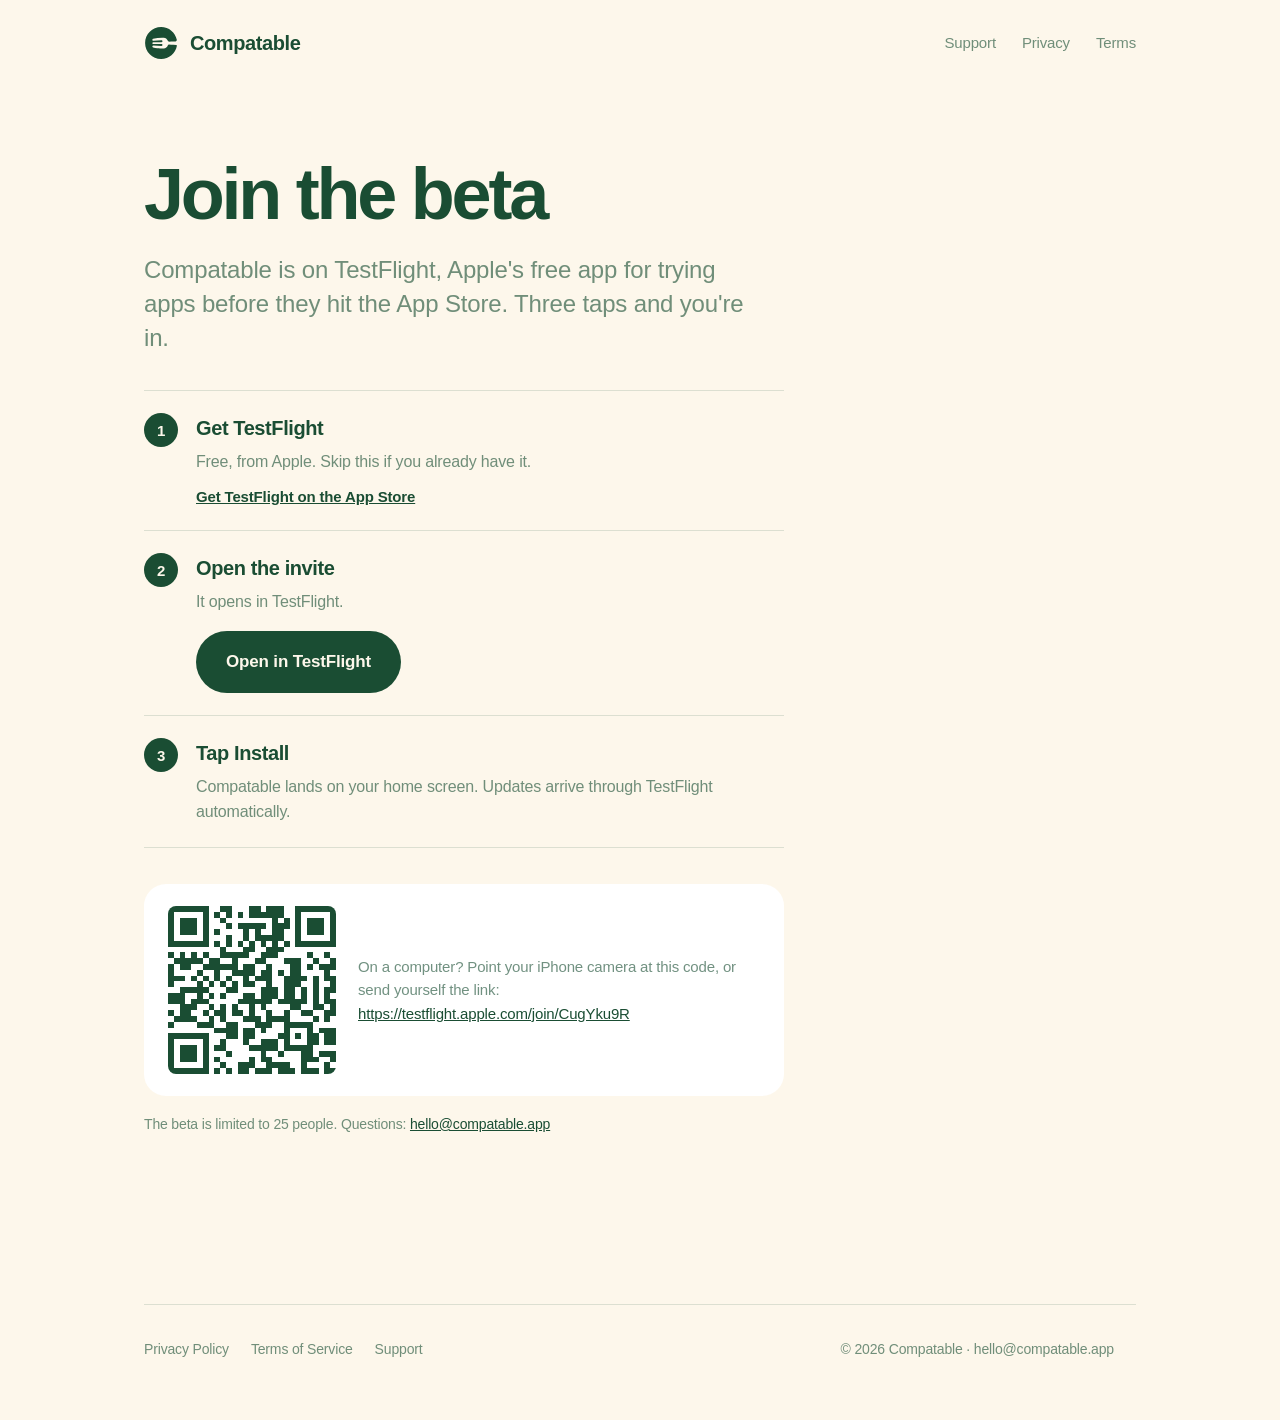
==== beta.html @ 8b637ea8 "compatable.app site: home, beta, support, privacy, terms (2026-09-27)" ====
<!DOCTYPE html>
<html lang="en">
<head>
<meta charset="utf-8">
<meta name="viewport" content="width=device-width, initial-scale=1">
<title>Compatable Beta</title>
<meta name="description" content="Scan a restaurant menu or a package and check every ingredient against your allergies and diet.">
<link rel="stylesheet" href="style.css">
<link rel="icon" href="favicon.svg" type="image/svg+xml">
</head>
<body>
<div class="wrap">
<header class="top">
  <a class="brand" href="/"><svg class="mark" viewBox="-12 -12 418 421" aria-hidden="true"><path fill="currentColor" d="M198.445 0C294.351 0 374.367 68.0342 392.863 158.473C395.002 168.935 386.819 178.306 376.148 178.723L367.674 179.115L331.804 180.427L322.084 180.881L298.651 181.78C290.096 182.108 283.095 176.265 279.748 168.385C271.476 148.898 252.922 135.293 231.57 133.781C224.228 133.257 217.253 133.589 209.894 133.781C172.541 134.769 135.653 139.278 99.2744 147.396C94.1339 148.54 90.9754 152.761 90.335 157.602C89.9314 160.651 90.4405 163.911 92.002 166.401C94.6161 170.596 98.7567 172.273 103.748 171.924L203.429 164.994C209.92 164.54 214.92 170.561 215.069 176.424C215.21 181.938 210.674 188.3 204.306 188.317L101.187 188.579C96.3355 188.597 92.4319 192.153 91.0547 196.182C89.7651 199.965 90.1595 203.487 92.3613 206.834C94.0105 209.351 97.2302 211.867 101.143 211.867L203.902 212.033C210.376 212.042 215.262 218.15 215.078 223.979C214.894 229.807 209.867 235.81 203.367 235.355L103.783 228.461C97.8795 228.059 92.7475 230.769 90.9316 236.309C88.6862 243.151 91.7391 251.303 99.2656 253.024C116.231 256.913 133.109 260.242 150.549 262.095L173.638 264.542L181.884 265.337L208.543 266.639C216.447 267.023 224.096 267.215 231.974 266.612C254.229 264.9 273.239 250.246 280.73 229.519C283.104 222.954 289.134 218.348 296.112 218.545L296.337 218.552H296.328L321.312 219.539L348.69 220.667L385.324 222.108C390.771 222.292 394.911 227.11 393.983 232.48C377.843 325.862 296.439 396.89 198.445 396.89C88.8474 396.89 0.000263564 308.043 0 198.445C0 88.8472 88.8473 6.60518e-05 198.445 0Z"/></svg>Compatable</a>
  <nav><a href="/support.html">Support</a><a href="/privacy.html">Privacy</a><a href="/terms.html">Terms</a></nav>
</header>


<section class="hero beta">
  <h1>Join the beta</h1>
  <p class="lede">Compatable is on TestFlight, Apple's free app for trying apps before they hit the App Store. Three taps and you're in.</p>
  <ol class="steps">
    <li><span class="n">1</span><div><strong>Get TestFlight</strong><span>Free, from Apple. Skip this if you already have it.</span><a class="mini" href="https://apps.apple.com/app/testflight/id899247664">Get TestFlight on the App Store</a></div></li>
    <li><span class="n">2</span><div><strong>Open the invite</strong><span>It opens in TestFlight.</span><a class="cta" href="https://testflight.apple.com/join/CugYku9R">Open in TestFlight</a></div></li>
    <li><span class="n">3</span><div><strong>Tap Install</strong><span>Compatable lands on your home screen. Updates arrive through TestFlight automatically.</span></div></li>
  </ol>
  <div class="qrbox"><img class="qr" src="beta-qr.svg" alt="QR code for the TestFlight invite" width="168" height="168"><p>On a computer? Point your iPhone camera at this code, or send yourself the link:<br><a href="https://testflight.apple.com/join/CugYku9R">https://testflight.apple.com/join/CugYku9R</a></p></div>
  <p class="note">The beta is limited to 25 people. Questions: <a href="mailto:hello@compatable.app">hello@compatable.app</a></p>
</section>
<footer>
  <div><a href="/privacy.html">Privacy Policy</a><a href="/terms.html">Terms of Service</a><a href="/support.html">Support</a></div>
  <div>&copy; 2026 Compatable &middot; <a href="mailto:hello@compatable.app">hello@compatable.app</a></div>
</footer>
</div>
</body>
</html>
---- style.css ----
:root{--cream:#FDF7EB;--ink:#1A4D33;--green:#2E7A54;--amber:#CC8219;--red:#B83329;--soft:rgba(26,77,51,.62);--line:rgba(26,77,51,.14);--card:#fff}
*{box-sizing:border-box}
html{color-scheme:light;scroll-behavior:smooth}
[id]{scroll-margin-top:24px}
body{margin:0;background:var(--cream);color:var(--ink);font-family:"Helvetica Neue",Helvetica,Arial,-apple-system,BlinkMacSystemFont,sans-serif;line-height:1.55;-webkit-font-smoothing:antialiased;letter-spacing:-.01em}
a{color:var(--ink)}
.wrap{max-width:1040px;margin:0 auto;padding:0 24px}
header.top{display:flex;align-items:center;justify-content:space-between;padding:26px 0}
.brand{display:flex;align-items:center;gap:12px;text-decoration:none;font-weight:700;font-size:20px;letter-spacing:-.02em}
.brand .mark{width:34px;height:34px}
nav a{margin-left:26px;text-decoration:none;font-size:15px;color:var(--soft)}
nav a:hover{color:var(--ink)}
.hero{padding:96px 0 72px;text-align:center}
.hero .mark{width:112px;height:112px;margin:0 auto 28px;display:block}
h1{font-size:clamp(44px,7vw,84px);line-height:1.02;letter-spacing:-.045em;margin:0 0 22px;font-weight:700}
.lede{font-size:clamp(18px,2.2vw,24px);color:var(--soft);max-width:600px;margin:0 auto 40px;line-height:1.4}
.cta{display:inline-flex;align-items:center;gap:10px;background:var(--ink);color:var(--cream);text-decoration:none;font-weight:700;font-size:17px;padding:18px 30px;border-radius:999px}
.cta.quiet{background:transparent;color:var(--ink);border:1px solid var(--line)}
.ctas{display:flex;gap:12px;justify-content:center;flex-wrap:wrap}
.note{margin:18px 0 0;font-size:14px;color:var(--soft)}
.grid{display:grid;grid-template-columns:repeat(3,1fr);gap:18px;margin:56px 0 0}
.card{background:var(--card);border-radius:22px;padding:30px 28px 32px;text-align:left}
.card h3{margin:0 0 10px;font-size:22px;letter-spacing:-.03em}
.card p{margin:0;color:var(--soft);font-size:16px}
.card .dot{width:14px;height:14px;border-radius:50%;display:inline-block;margin-right:8px;vertical-align:-1px}
.verdicts{display:flex;gap:14px;flex-wrap:nowrap;white-space:nowrap;margin:16px 0 0;font-size:13px;font-weight:600}
.verdicts span span.dot{width:12px;height:12px;margin-right:6px}
.section{padding:88px 0 0}
.section h2{font-size:clamp(30px,4vw,46px);letter-spacing:-.04em;line-height:1.05;margin:0 0 14px}
.section .lede{margin:0 0 30px;text-align:left;max-width:640px}
.two{display:grid;grid-template-columns:1.1fr 1fr;gap:40px;align-items:center}
.phone{background:#fff;border-radius:34px;padding:22px;box-shadow:0 30px 60px rgba(26,77,51,.10)}
.phone .row{display:flex;align-items:center;justify-content:space-between;padding:14px 4px;border-bottom:1px solid var(--line);font-weight:600;font-size:16px}
.phone .row:last-child{border:0}
.tag{font-size:12px;font-weight:700;padding:5px 10px;border-radius:999px;color:#fff}
.tag.ok{background:var(--green)}.tag.ask{background:var(--amber)}.tag.no{background:var(--red)}
.safety{margin:88px 0 0;background:#fff;border-radius:22px;padding:30px 28px;color:var(--ink)}
.safety strong{display:block;font-size:18px;margin-bottom:6px;letter-spacing:-.02em}
.safety p{margin:0;color:var(--soft)}
footer{margin:96px 0 0;padding:34px 0 60px;border-top:1px solid var(--line);display:flex;justify-content:space-between;flex-wrap:wrap;gap:14px;font-size:14px;color:var(--soft)}
footer a{color:var(--soft);text-decoration:none;margin-right:22px}
footer a:hover{color:var(--ink)}
article{max-width:720px;margin:0 auto;padding:40px 0 20px}
article h1{font-size:clamp(34px,5vw,52px);text-align:left;margin-bottom:8px}
article .updated{color:var(--soft);font-size:15px;margin:0 0 36px}
article h2{font-size:22px;letter-spacing:-.03em;margin:40px 0 10px}
article p,article li{font-size:17px;color:#1f3d2e}
article ul{padding-left:22px}
article li{margin:8px 0}
article .callout{background:#fff;border-left:4px solid var(--amber);padding:18px 22px;border-radius:12px}
@media(max-width:760px){.grid{grid-template-columns:1fr}.two{grid-template-columns:1fr}.hero{padding:64px 0 48px}nav a{margin-left:16px}}

.hero.beta{text-align:left;padding-top:72px}
.hero.beta h1{font-size:clamp(40px,6vw,72px)}
.hero.beta .lede{margin:0 0 36px}
.steps{list-style:none;padding:0;margin:0;max-width:640px}
.steps li{display:flex;gap:18px;padding:22px 0;border-top:1px solid var(--line)}
.steps li:last-child{border-bottom:1px solid var(--line)}
.steps .n{flex:0 0 34px;height:34px;border-radius:50%;background:var(--ink);color:var(--cream);font-weight:700;display:flex;align-items:center;justify-content:center;font-size:15px}
.steps li div{display:flex;flex-direction:column;gap:6px}
.steps strong{font-size:20px;letter-spacing:-.02em}
.steps span:not(.n){color:var(--soft);font-size:16px}
.steps .cta{margin-top:10px;align-self:flex-start}
.steps .mini{font-size:15px;font-weight:600;margin-top:4px}
.qrbox{display:flex;gap:22px;align-items:center;margin:36px 0 0;background:#fff;border-radius:22px;padding:22px 24px;max-width:640px}
.qrbox .qr{flex:0 0 168px;border-radius:8px}
.qrbox p{margin:0;color:var(--soft);font-size:15px}
.qrbox p a{overflow-wrap:anywhere}
@media(max-width:600px){.qrbox{flex-direction:column;align-items:flex-start}}
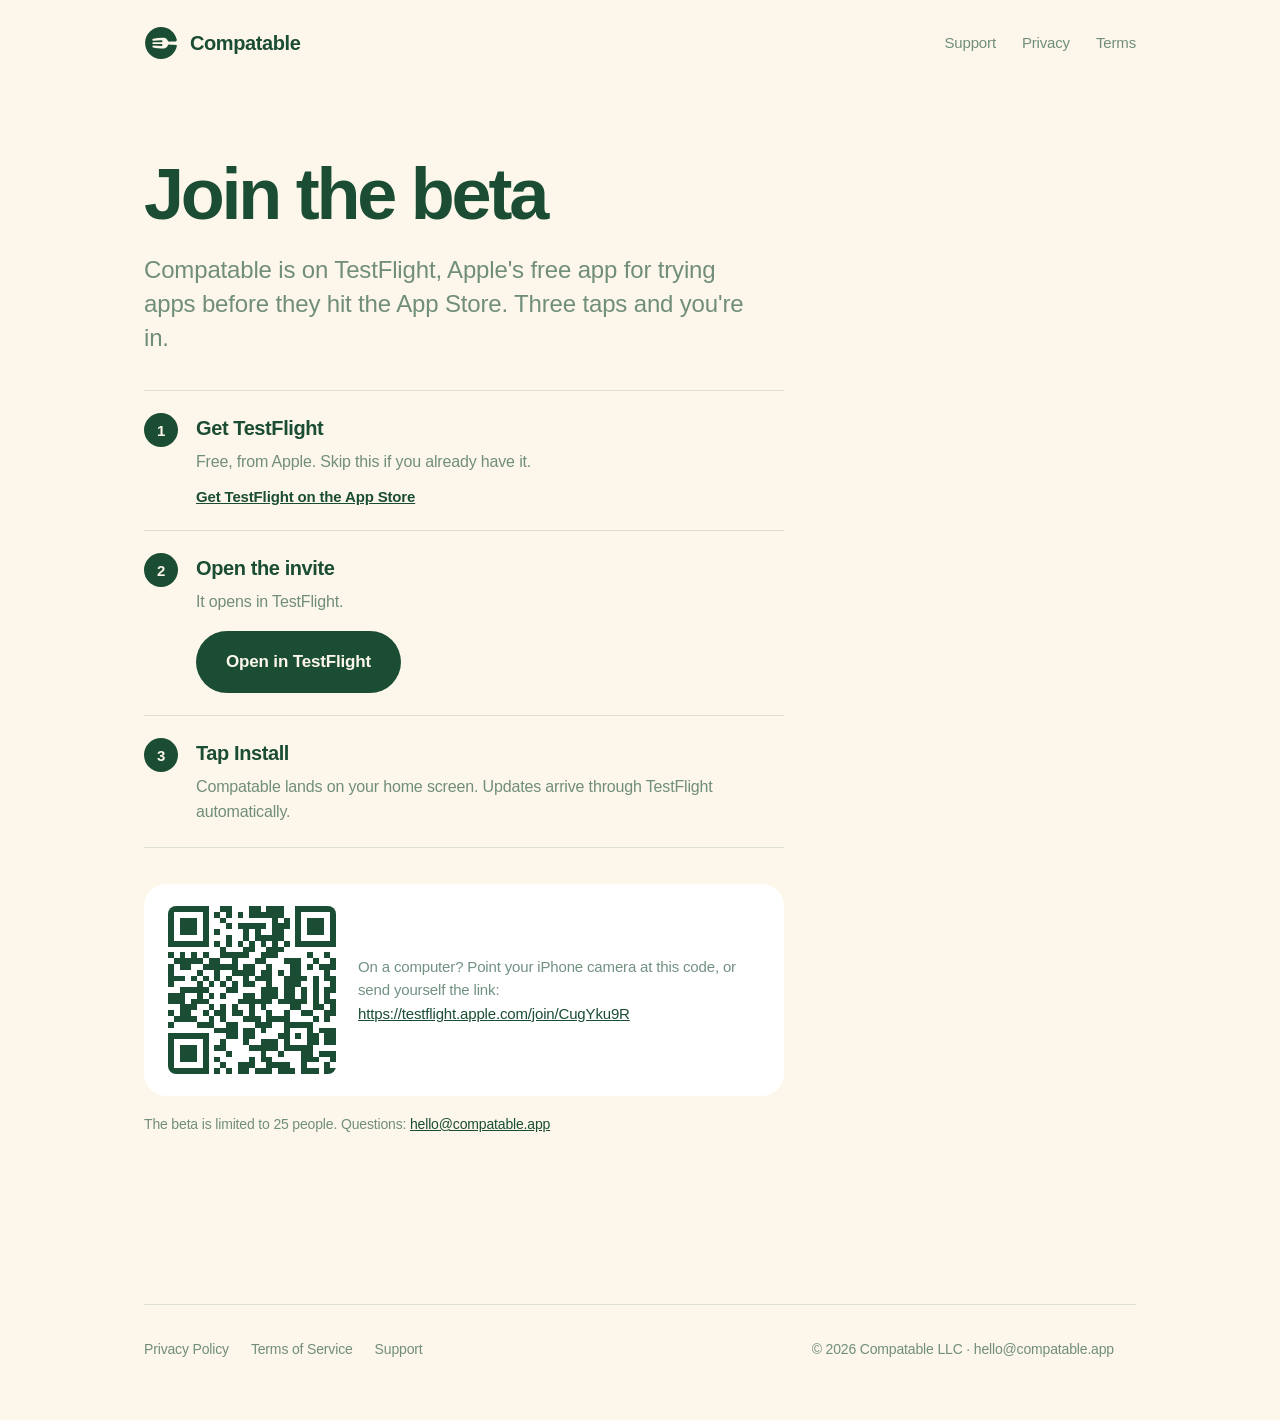
==== commit 7fe99b3e: "Legal pages name Compatable LLC; privacy covers QR menu links (Jina), Look Up, location pins; terms " ====
--- a/beta.html
+++ b/beta.html
@@ -29,7 +29,7 @@
 </section>
 <footer>
   <div><a href="/privacy.html">Privacy Policy</a><a href="/terms.html">Terms of Service</a><a href="/support.html">Support</a></div>
-  <div>&copy; 2026 Compatable &middot; <a href="mailto:hello@compatable.app">hello@compatable.app</a></div>
+  <div>&copy; 2026 Compatable LLC &middot; <a href="mailto:hello@compatable.app">hello@compatable.app</a></div>
 </footer>
 </div>
 </body>
